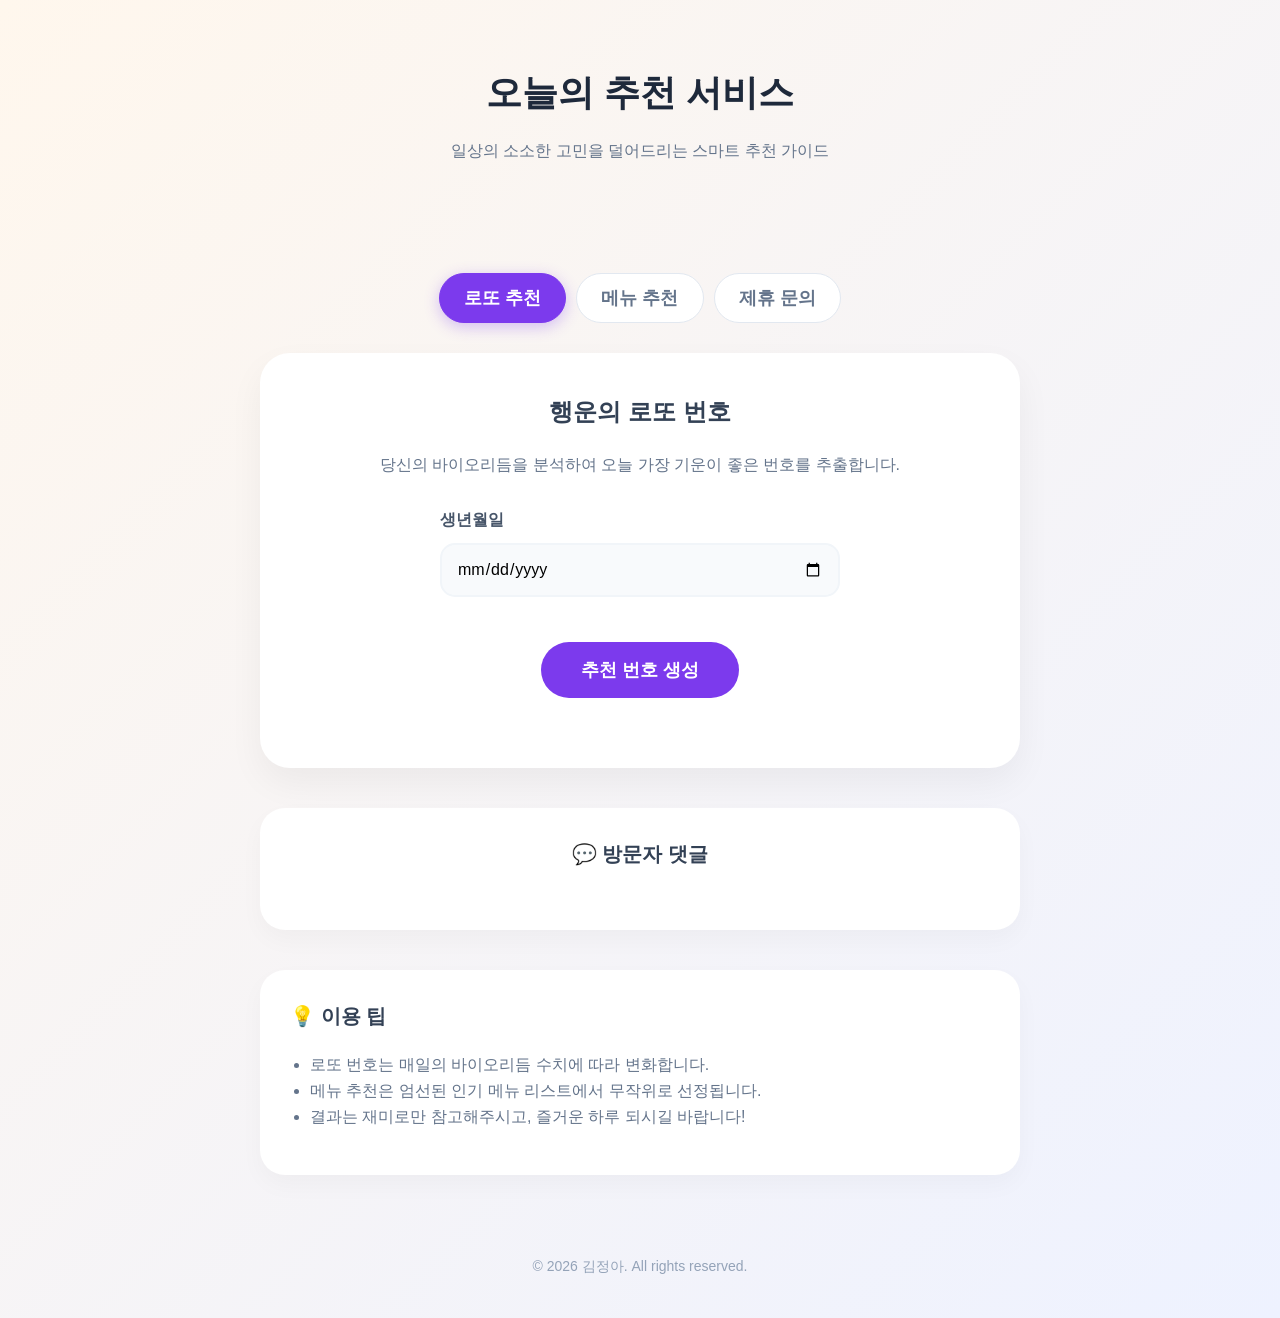
==== index.html @ 98ccbcc7 "Trigger deployment update" ====
<!DOCTYPE html>
<html lang="ko">
<head>
  <meta charset="UTF-8" />
  <meta name="viewport" content="width=device-width, initial-scale=1.0" />

  <title>오늘의 추천 서비스 | 로또, 메뉴, 제휴 문의</title>

  <meta name="description" content="생년월일 기반 바이오리듬 로또 번호와 오늘의 아침, 점심, 저녁 메뉴를 추천해주는 무료 서비스입니다." />
  <meta name="keywords" content="바이오리듬, 로또번호 추천, 메뉴 추천, 식단 추천, 제휴 문의, 무료 추천기" />
  <meta name="author" content="김정아" />
  <meta name="robots" content="index, follow" />

  <meta property="og:title" content="오늘의 추천 서비스" />
  <meta property="og:description" content="나에게 맞는 로또 번호와 맛있는 식사 메뉴를 추천받아보세요." />
  <meta property="og:type" content="website" />
  <meta property="og:locale" content="ko_KR" />

  <style>
    * {
      box-sizing: border-box;
    }

    body {
      margin: 0;
      font-family: 'Apple SD Gothic Neo', 'Malgun Gothic', sans-serif;
      background: linear-gradient(135deg, #fff7ed, #eef2ff);
      color: #222;
      line-height: 1.6;
    }

    header, main, section, footer {
      width: 100%;
    }

    .container {
      max-width: 800px;
      margin: 0 auto;
      padding: 40px 20px;
      text-align: center;
    }

    /* Navigation Tabs */
    .tabs {
      display: flex;
      justify-content: center;
      margin-bottom: 30px;
      gap: 10px;
      flex-wrap: wrap;
    }

    .tab-btn {
      padding: 12px 24px;
      background: #ffffff;
      border: 1px solid #e2e8f0;
      border-radius: 50px;
      font-weight: bold;
      cursor: pointer;
      transition: all 0.3s;
      color: #64748b;
    }

    .tab-btn.active {
      background: #7c3aed;
      color: white;
      border-color: #7c3aed;
      box-shadow: 0 4px 15px rgba(124, 58, 237, 0.3);
    }

    .card {
      background: #ffffff;
      padding: 40px 24px;
      border-radius: 30px;
      box-shadow: 0 15px 35px rgba(0,0,0,0.05);
      display: none;
    }

    .card.active {
      display: block;
      animation: fadeIn 0.5s ease;
    }

    @keyframes fadeIn {
      from { opacity: 0; transform: translateY(10px); }
      to { opacity: 1; transform: translateY(0); }
    }

    h1 {
      color: #1e293b;
      font-size: 36px;
      margin-bottom: 10px;
      font-weight: 800;
    }

    h2 {
      font-size: 24px;
      color: #334155;
      margin-top: 0;
      margin-bottom: 20px;
    }

    p {
      color: #64748b;
      font-size: 16px;
      margin-bottom: 30px;
    }

    label {
      display: block;
      margin-bottom: 10px;
      font-weight: bold;
      color: #475569;
      text-align: left;
      max-width: 400px;
      margin-left: auto;
      margin-right: auto;
    }

    input, textarea {
      padding: 15px;
      width: 100%;
      max-width: 400px;
      border: 2px solid #f1f5f9;
      border-radius: 15px;
      font-size: 16px;
      margin-bottom: 20px;
      background: #f8fafc;
      transition: border-color 0.2s;
      display: block;
      margin-left: auto;
      margin-right: auto;
      font-family: inherit;
    }

    input:focus, textarea:focus {
      outline: none;
      border-color: #c4b5fd;
    }

    button {
      padding: 16px 40px;
      background: #7c3aed;
      color: white;
      border: none;
      border-radius: 50px;
      font-size: 18px;
      font-weight: bold;
      cursor: pointer;
      transition: all 0.3s;
    }

    button:hover {
      background: #6d28d9;
      transform: translateY(-2px);
      box-shadow: 0 5px 15px rgba(109, 40, 217, 0.4);
    }

    .info {
      margin-top: 30px;
      padding: 20px;
      background: #f5f3ff;
      border-radius: 20px;
      color: #5b21b6;
    }

    .result {
      margin-top: 30px;
    }

    .lotto-set {
      background: #f8fafc;
      border-radius: 25px;
      padding: 25px;
      margin: 20px 0;
      border: 1px solid #f1f5f9;
    }

    .ball {
      display: inline-flex;
      justify-content: center;
      align-items: center;
      width: 45px;
      height: 45px;
      border-radius: 50%;
      background: #facc15;
      color: #1e293b;
      font-weight: 800;
      margin: 5px;
      box-shadow: 0 4px 0 #eab308;
    }

    .bonus {
      background: #fb7185;
      color: white;
      box-shadow: 0 4px 0 #e11d48;
    }

    .plus {
      font-size: 24px;
      font-weight: bold;
      color: #94a3b8;
      margin: 0 10px;
    }

    /* Meal Section Styles */
    .meal-options {
      display: flex;
      flex-wrap: wrap;
      justify-content: center;
      gap: 20px;
      margin-top: 30px;
    }

    .meal-card {
      background: #ffffff;
      border: 1px solid #f1f5f9;
      border-radius: 25px;
      overflow: hidden;
      width: 230px;
      text-align: center;
      transition: all 0.4s cubic-bezier(0.175, 0.885, 0.32, 1.275);
      box-shadow: 0 10px 25px rgba(0,0,0,0.05);
    }

    .meal-card:hover {
      transform: translateY(-10px);
      box-shadow: 0 20px 40px rgba(0,0,0,0.1);
    }

    .meal-img {
      width: 100%;
      height: 160px;
      object-fit: cover;
      background: #f1f5f9;
    }

    .meal-info {
      padding: 20px;
    }

    .meal-type {
      font-size: 13px;
      color: #db2777;
      font-weight: bold;
      margin-bottom: 8px;
      background: #fdf2f8;
      display: inline-block;
      padding: 4px 12px;
      border-radius: 20px;
    }

    .meal-name {
      font-size: 20px;
      font-weight: bold;
      color: #1e293b;
      margin-top: 5px;
    }

    .guide {
      margin-top: 40px;
      text-align: left;
      background: #ffffff;
      padding: 30px;
      border-radius: 25px;
      box-shadow: 0 10px 25px rgba(0,0,0,0.03);
    }

    footer {
      margin-top: 40px;
      font-size: 14px;
      color: #94a3b8;
    }
  </style>
</head>

<body>
  <header class="container">
    <h1>오늘의 추천 서비스</h1>
    <p>일상의 소소한 고민을 덜어드리는 스마트 추천 가이드</p>
  </header>

  <main class="container">
    <nav class="tabs">
      <button class="tab-btn active" onclick="switchTab('lotto')">로또 추천</button>
      <button class="tab-btn" onclick="switchTab('meal')">메뉴 추천</button>
      <button class="tab-btn" onclick="switchTab('contact')">제휴 문의</button>
    </nav>

    <!-- Lotto Section -->
    <section id="lotto-section" class="card active">
      <h2>행운의 로또 번호</h2>
      <p>당신의 바이오리듬을 분석하여 오늘 가장 기운이 좋은 번호를 추출합니다.</p>

      <label for="birthDate">생년월일</label>
      <input type="date" id="birthDate" />
      <br />
      <button type="button" onclick="generateLotto()">추천 번호 생성</button>

      <div class="info" id="biorhythmInfo" style="display:none;"></div>
      <div class="result" id="result"></div>
    </section>

    <!-- Meal Section -->
    <section id="meal-section" class="card">
      <h2>오늘의 식단 가이드</h2>
      <p>오늘 무엇을 먹을지 고민이라면? 당신을 위한 최적의 메뉴를 확인하세요.</p>
      
      <button type="button" onclick="generateMeals()">메뉴 랜덤 추천</button>

      <div class="meal-options" id="mealResult"></div>
    </section>

    <!-- Contact Section -->
    <section id="contact-section" class="card">
      <h2>제휴 및 서비스 문의</h2>
      <p>비즈니스 제휴나 서비스 관련 문의사항을 남겨주세요.</p>
      
      <form action="https://formspree.io/f/mgoqzqak" method="POST" style="margin-top: 20px;">
        <label for="email">이메일 주소</label>
        <input type="email" id="email" name="email" placeholder="example@email.com" required>
        
        <label for="message">문의 내용</label>
        <textarea id="message" name="message" rows="5" placeholder="문의하실 내용을 입력해주세요." required></textarea>
        
        <button type="submit">문의 보내기</button>
      </form>
    </section>

    <!-- Disqus Comments Section -->
    <section class="guide" style="margin-top: 40px; background: #fff; box-shadow: 0 10px 25px rgba(0,0,0,0.03);">
      <h2 style="font-size: 20px; text-align: center; margin-bottom: 30px;">💬 방문자 댓글</h2>
      <div id="disqus_thread"></div>
      <script>
          /**
          *  RECOMMENDED CONFIGURATION VARIABLES: EDIT AND UNCOMMENT THE SECTION BELOW TO INSERT DYNAMIC VALUES FROM YOUR PLATFORM OR CMS.
          *  LEARN WHY DEFINING THESE VARIABLES IS IMPORTANT: https://disqus.com/admin/universalcode/#configuration-variables    */
          /*
          var disqus_config = function () {
          this.page.url = window.location.href;  // Replace PAGE_URL with your page's canonical URL variable
          this.page.identifier = window.location.pathname; // Replace PAGE_IDENTIFIER with your page's unique identifier variable
          };
          */
          (function() { // DON'T EDIT BELOW THIS LINE
          var d = document, s = d.createElement('script');
          s.src = 'https://kja0524.disqus.com/embed.js';
          s.setAttribute('data-timestamp', +new Date());
          (d.head || d.body).appendChild(s);
          })();
      </script>
      <noscript>Please enable JavaScript to view the <a href="https://disqus.com/?ref_noscript">comments powered by Disqus.</a></noscript>
    </section>

    <section class="guide">
      <h2 style="font-size: 20px;">💡 이용 팁</h2>
      <ul style="color: #64748b; padding-left: 20px;">
        <li>로또 번호는 매일의 바이오리듬 수치에 따라 변화합니다.</li>
        <li>메뉴 추천은 엄선된 인기 메뉴 리스트에서 무작위로 선정됩니다.</li>
        <li>결과는 재미로만 참고해주시고, 즐거운 하루 되시길 바랍니다!</li>
      </ul>
    </section>
  </main>

  <footer class="container">
    © 2026 김정아. All rights reserved.
  </footer>

  <script>
    function switchTab(tabName) {
      document.querySelectorAll('.card').forEach(c => c.classList.remove('active'));
      document.querySelectorAll('.tab-btn').forEach(b => b.classList.remove('active'));
      
      document.getElementById(tabName + '-section').classList.add('active');
      event.currentTarget.classList.add('active');
    }

    function generateLotto() {
      const birthDateValue = document.getElementById("birthDate").value;
      if (!birthDateValue) { alert("생년월일을 입력해주세요."); return; }
      
      const birthDate = new Date(birthDateValue);
      const today = new Date();
      if (birthDate > today) { alert("미래 날짜는 입력할 수 없습니다."); return; }

      const diffTime = today - birthDate;
      const daysAlive = Math.floor(diffTime / (1000 * 60 * 60 * 24));
      const physical = Math.sin((2 * Math.PI * daysAlive) / 23);
      const emotional = Math.sin((2 * Math.PI * daysAlive) / 28);
      const intellectual = Math.sin((2 * Math.PI * daysAlive) / 33);

      const infoBox = document.getElementById("biorhythmInfo");
      infoBox.style.display = "block";
      infoBox.innerHTML = `
        <strong>📊 오늘의 바이오리듬 지수</strong><br>
        신체: ${Math.round(physical * 100)}% | 감성: ${Math.round(emotional * 100)}% | 지성: ${Math.round(intellectual * 100)}%
      `;

      const resultDiv = document.getElementById("result");
      resultDiv.innerHTML = "";
      for (let i = 1; i <= 5; i++) {
        const numbers = [];
        let seed = daysAlive + i * 999;
        while (numbers.length < 6) {
          seed = (seed * 9301 + 49297) % 233280;
          const n = Math.floor((seed / 233280) * 45) + 1;
          if (!numbers.includes(n)) numbers.push(n);
        }
        numbers.sort((a, b) => a - b);
        
        let bonus;
        let bSeed = daysAlive + i * 777;
        do {
          bSeed = (bSeed * 9301 + 49297) % 233280;
          bonus = Math.floor((bSeed / 233280) * 45) + 1;
        } while (numbers.includes(bonus));

        resultDiv.innerHTML += `
          <div class="lotto-set">
            <h3 style="font-size: 18px; margin-bottom: 15px;">추천 ${i}세트</h3>
            ${numbers.map(n => `<span class="ball">${n}</span>`).join('')}
            <span class="plus">+</span>
            <span class="ball bonus">${bonus}</span>
          </div>
        `;
      }
    }

    const meals = {
      breakfast: ["전복죽", "토스트", "시리얼", "오므라이스", "샌드위치", "미역국", "순두부찌개", "누룽지", "과일 샐러드"],
      lunch: ["김치찌개", "된장찌개", "비빔밥", "돈가스", "제육볶음", "파스타", "짜장면", "짬뽕", "햄버거", "샐러드", "냉면", "칼국수", "쌀국수"],
      dinner: ["삼겹살", "치킨", "피자", "초밥", "보쌈", "떡볶이", "갈비찜", "마라탕", "족발", "샤브샤브", "감자탕", "스테이크", "회"]
    };

    const mealTags = {
      "전복죽": "porridge", "토스트": "toast", "시리얼": "cereal", "오므라이스": "omurice", 
      "샌드위치": "sandwich", "미역국": "soup", "순두부찌개": "stew", "누룽지": "rice", "과일 샐러드": "salad",
      "김치찌개": "kimchi,stew", "된장찌개": "stew", "비빔밥": "bibimbap", "돈가스": "cutlet", 
      "제육볶음": "pork", "파스타": "pasta", "짜장면": "noodle", "짬뽕": "noodle", 
      "햄버거": "hamburger", "샐러드": "salad", "냉면": "noodle", "칼국수": "noodle", "쌀국수": "pho",
      "삼겹살": "pork,belly", "치킨": "chicken", "피자": "pizza", "초밥": "sushi", 
      "보쌈": "pork", "떡볶이": "tteokbokki", "갈비찜": "ribs", "마라탕": "chinese,food", 
      "족발": "pork", "샤브샤브": "hotpot", "감자탕": "stew", "스테이크": "steak", "회": "sashimi"
    };

    function generateMeals() {
      const res = document.getElementById("mealResult");
      res.innerHTML = "";
      const labels = { breakfast: "아침", lunch: "점심", dinner: "저녁" };
      
      ["breakfast", "lunch", "dinner"].forEach((type, idx) => {
        const list = meals[type];
        const pick = list[Math.floor(Math.random() * list.length)];
        const tag = mealTags[pick] || "food";
        const imgUrl = `https://loremflickr.com/320/240/${tag}?random=${idx + Date.now()}`;
        
        res.innerHTML += `
          <div class="meal-card">
            <img src="${imgUrl}" alt="${pick}" class="meal-img">
            <div class="meal-info">
              <div class="meal-type">${labels[type]}</div>
              <div class="meal-name">${pick}</div>
            </div>
          </div>
        `;
      });
    }
  </script>
</body>
</html><!-- Deployment Trigger -->
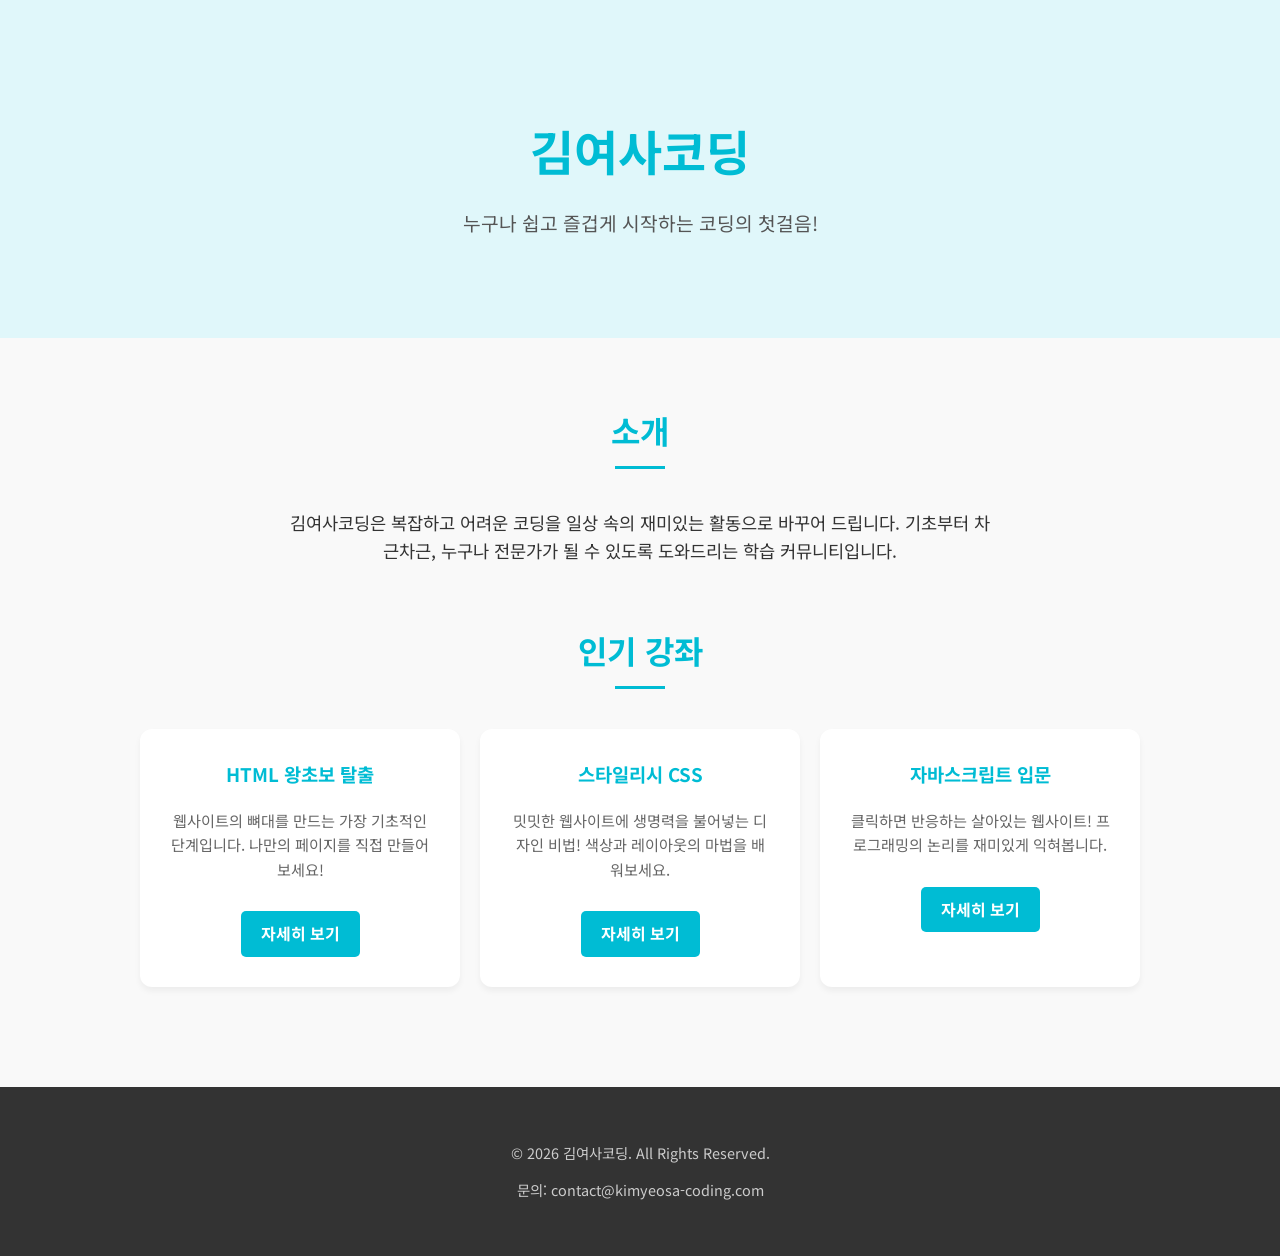
==== commit 1ea5fce4: "Update: Integrate Kim Yeo-sa Coding homepage into kja0524 repository" ====
--- a/index.html
+++ b/index.html
@@ -1,468 +1,56 @@
 <!DOCTYPE html>
 <html lang="ko">
 <head>
-  <meta charset="UTF-8" />
-  <meta name="viewport" content="width=device-width, initial-scale=1.0" />
+    <meta charset="UTF-8">
+    <meta name="viewport" content="width=device-width, initial-scale=1.0">
+    <title>김여사코딩 - 쉽고 즐거운 코딩 학습</title>
+    <link rel="preconnect" href="https://fonts.googleapis.com">
+    <link rel="preconnect" href="https://fonts.gstatic.com" crossorigin>
+    <link href="https://fonts.googleapis.com/css2?family=Noto+Sans+KR:wght@300;400;700&display=swap" rel="stylesheet">
+    <link rel="stylesheet" href="style.css">
+</head>
+<body>
 
-  <title>오늘의 추천 서비스 | 로또, 메뉴, 제휴 문의</title>
+    <header>
+        <h1>김여사코딩</h1>
+        <p>누구나 쉽고 즐겁게 시작하는 코딩의 첫걸음!</p>
+    </header>
 
-  <meta name="description" content="생년월일 기반 바이오리듬 로또 번호와 오늘의 아침, 점심, 저녁 메뉴를 추천해주는 무료 서비스입니다." />
-  <meta name="keywords" content="바이오리듬, 로또번호 추천, 메뉴 추천, 식단 추천, 제휴 문의, 무료 추천기" />
-  <meta name="author" content="김정아" />
-  <meta name="robots" content="index, follow" />
+    <div class="container">
+        <section id="about">
+            <h2>소개</h2>
+            <div class="about-content">
+                <p>김여사코딩은 복잡하고 어려운 코딩을 일상 속의 재미있는 활동으로 바꾸어 드립니다. 기초부터 차근차근, 누구나 전문가가 될 수 있도록 도와드리는 학습 커뮤니티입니다.</p>
+            </div>
+        </section>
 
-  <meta property="og:title" content="오늘의 추천 서비스" />
-  <meta property="og:description" content="나에게 맞는 로또 번호와 맛있는 식사 메뉴를 추천받아보세요." />
-  <meta property="og:type" content="website" />
-  <meta property="og:locale" content="ko_KR" />
+        <section id="courses">
+            <h2>인기 강좌</h2>
+            <div class="course-grid">
+                <div class="card">
+                    <h3>HTML 왕초보 탈출</h3>
+                    <p>웹사이트의 뼈대를 만드는 가장 기초적인 단계입니다. 나만의 페이지를 직접 만들어보세요!</p>
+                    <a href="#" class="btn">자세히 보기</a>
+                </div>
+                <div class="card">
+                    <h3>스타일리시 CSS</h3>
+                    <p>밋밋한 웹사이트에 생명력을 불어넣는 디자인 비법! 색상과 레이아웃의 마법을 배워보세요.</p>
+                    <a href="#" class="btn">자세히 보기</a>
+                </div>
+                <div class="card">
+                    <h3>자바스크립트 입문</h3>
+                    <p>클릭하면 반응하는 살아있는 웹사이트! 프로그래밍의 논리를 재미있게 익혀봅니다.</p>
+                    <a href="#" class="btn">자세히 보기</a>
+                </div>
+            </div>
+        </section>
+    </div>
 
-  <style>
-    * {
-      box-sizing: border-box;
-    }
+    <footer>
+        <p>&copy; 2026 김여사코딩. All Rights Reserved.</p>
+        <p>문의: contact@kimyeosa-coding.com</p>
+    </footer>
 
-    body {
-      margin: 0;
-      font-family: 'Apple SD Gothic Neo', 'Malgun Gothic', sans-serif;
-      background: linear-gradient(135deg, #fff7ed, #eef2ff);
-      color: #222;
-      line-height: 1.6;
-    }
-
-    header, main, section, footer {
-      width: 100%;
-    }
-
-    .container {
-      max-width: 800px;
-      margin: 0 auto;
-      padding: 40px 20px;
-      text-align: center;
-    }
-
-    /* Navigation Tabs */
-    .tabs {
-      display: flex;
-      justify-content: center;
-      margin-bottom: 30px;
-      gap: 10px;
-      flex-wrap: wrap;
-    }
-
-    .tab-btn {
-      padding: 12px 24px;
-      background: #ffffff;
-      border: 1px solid #e2e8f0;
-      border-radius: 50px;
-      font-weight: bold;
-      cursor: pointer;
-      transition: all 0.3s;
-      color: #64748b;
-    }
-
-    .tab-btn.active {
-      background: #7c3aed;
-      color: white;
-      border-color: #7c3aed;
-      box-shadow: 0 4px 15px rgba(124, 58, 237, 0.3);
-    }
-
-    .card {
-      background: #ffffff;
-      padding: 40px 24px;
-      border-radius: 30px;
-      box-shadow: 0 15px 35px rgba(0,0,0,0.05);
-      display: none;
-    }
-
-    .card.active {
-      display: block;
-      animation: fadeIn 0.5s ease;
-    }
-
-    @keyframes fadeIn {
-      from { opacity: 0; transform: translateY(10px); }
-      to { opacity: 1; transform: translateY(0); }
-    }
-
-    h1 {
-      color: #1e293b;
-      font-size: 36px;
-      margin-bottom: 10px;
-      font-weight: 800;
-    }
-
-    h2 {
-      font-size: 24px;
-      color: #334155;
-      margin-top: 0;
-      margin-bottom: 20px;
-    }
-
-    p {
-      color: #64748b;
-      font-size: 16px;
-      margin-bottom: 30px;
-    }
-
-    label {
-      display: block;
-      margin-bottom: 10px;
-      font-weight: bold;
-      color: #475569;
-      text-align: left;
-      max-width: 400px;
-      margin-left: auto;
-      margin-right: auto;
-    }
-
-    input, textarea {
-      padding: 15px;
-      width: 100%;
-      max-width: 400px;
-      border: 2px solid #f1f5f9;
-      border-radius: 15px;
-      font-size: 16px;
-      margin-bottom: 20px;
-      background: #f8fafc;
-      transition: border-color 0.2s;
-      display: block;
-      margin-left: auto;
-      margin-right: auto;
-      font-family: inherit;
-    }
-
-    input:focus, textarea:focus {
-      outline: none;
-      border-color: #c4b5fd;
-    }
-
-    button {
-      padding: 16px 40px;
-      background: #7c3aed;
-      color: white;
-      border: none;
-      border-radius: 50px;
-      font-size: 18px;
-      font-weight: bold;
-      cursor: pointer;
-      transition: all 0.3s;
-    }
-
-    button:hover {
-      background: #6d28d9;
-      transform: translateY(-2px);
-      box-shadow: 0 5px 15px rgba(109, 40, 217, 0.4);
-    }
-
-    .info {
-      margin-top: 30px;
-      padding: 20px;
-      background: #f5f3ff;
-      border-radius: 20px;
-      color: #5b21b6;
-    }
-
-    .result {
-      margin-top: 30px;
-    }
-
-    .lotto-set {
-      background: #f8fafc;
-      border-radius: 25px;
-      padding: 25px;
-      margin: 20px 0;
-      border: 1px solid #f1f5f9;
-    }
-
-    .ball {
-      display: inline-flex;
-      justify-content: center;
-      align-items: center;
-      width: 45px;
-      height: 45px;
-      border-radius: 50%;
-      background: #facc15;
-      color: #1e293b;
-      font-weight: 800;
-      margin: 5px;
-      box-shadow: 0 4px 0 #eab308;
-    }
-
-    .bonus {
-      background: #fb7185;
-      color: white;
-      box-shadow: 0 4px 0 #e11d48;
-    }
-
-    .plus {
-      font-size: 24px;
-      font-weight: bold;
-      color: #94a3b8;
-      margin: 0 10px;
-    }
-
-    /* Meal Section Styles */
-    .meal-options {
-      display: flex;
-      flex-wrap: wrap;
-      justify-content: center;
-      gap: 20px;
-      margin-top: 30px;
-    }
-
-    .meal-card {
-      background: #ffffff;
-      border: 1px solid #f1f5f9;
-      border-radius: 25px;
-      overflow: hidden;
-      width: 230px;
-      text-align: center;
-      transition: all 0.4s cubic-bezier(0.175, 0.885, 0.32, 1.275);
-      box-shadow: 0 10px 25px rgba(0,0,0,0.05);
-    }
-
-    .meal-card:hover {
-      transform: translateY(-10px);
-      box-shadow: 0 20px 40px rgba(0,0,0,0.1);
-    }
-
-    .meal-img {
-      width: 100%;
-      height: 160px;
-      object-fit: cover;
-      background: #f1f5f9;
-    }
-
-    .meal-info {
-      padding: 20px;
-    }
-
-    .meal-type {
-      font-size: 13px;
-      color: #db2777;
-      font-weight: bold;
-      margin-bottom: 8px;
-      background: #fdf2f8;
-      display: inline-block;
-      padding: 4px 12px;
-      border-radius: 20px;
-    }
-
-    .meal-name {
-      font-size: 20px;
-      font-weight: bold;
-      color: #1e293b;
-      margin-top: 5px;
-    }
-
-    .guide {
-      margin-top: 40px;
-      text-align: left;
-      background: #ffffff;
-      padding: 30px;
-      border-radius: 25px;
-      box-shadow: 0 10px 25px rgba(0,0,0,0.03);
-    }
-
-    footer {
-      margin-top: 40px;
-      font-size: 14px;
-      color: #94a3b8;
-    }
-  </style>
-</head>
-
-<body>
-  <header class="container">
-    <h1>오늘의 추천 서비스</h1>
-    <p>일상의 소소한 고민을 덜어드리는 스마트 추천 가이드</p>
-  </header>
-
-  <main class="container">
-    <nav class="tabs">
-      <button class="tab-btn active" onclick="switchTab('lotto')">로또 추천</button>
-      <button class="tab-btn" onclick="switchTab('meal')">메뉴 추천</button>
-      <button class="tab-btn" onclick="switchTab('contact')">제휴 문의</button>
-    </nav>
-
-    <!-- Lotto Section -->
-    <section id="lotto-section" class="card active">
-      <h2>행운의 로또 번호</h2>
-      <p>당신의 바이오리듬을 분석하여 오늘 가장 기운이 좋은 번호를 추출합니다.</p>
-
-      <label for="birthDate">생년월일</label>
-      <input type="date" id="birthDate" />
-      <br />
-      <button type="button" onclick="generateLotto()">추천 번호 생성</button>
-
-      <div class="info" id="biorhythmInfo" style="display:none;"></div>
-      <div class="result" id="result"></div>
-    </section>
-
-    <!-- Meal Section -->
-    <section id="meal-section" class="card">
-      <h2>오늘의 식단 가이드</h2>
-      <p>오늘 무엇을 먹을지 고민이라면? 당신을 위한 최적의 메뉴를 확인하세요.</p>
-      
-      <button type="button" onclick="generateMeals()">메뉴 랜덤 추천</button>
-
-      <div class="meal-options" id="mealResult"></div>
-    </section>
-
-    <!-- Contact Section -->
-    <section id="contact-section" class="card">
-      <h2>제휴 및 서비스 문의</h2>
-      <p>비즈니스 제휴나 서비스 관련 문의사항을 남겨주세요.</p>
-      
-      <form action="https://formspree.io/f/mgoqzqak" method="POST" style="margin-top: 20px;">
-        <label for="email">이메일 주소</label>
-        <input type="email" id="email" name="email" placeholder="example@email.com" required>
-        
-        <label for="message">문의 내용</label>
-        <textarea id="message" name="message" rows="5" placeholder="문의하실 내용을 입력해주세요." required></textarea>
-        
-        <button type="submit">문의 보내기</button>
-      </form>
-    </section>
-
-    <!-- Disqus Comments Section -->
-    <section class="guide" style="margin-top: 40px; background: #fff; box-shadow: 0 10px 25px rgba(0,0,0,0.03);">
-      <h2 style="font-size: 20px; text-align: center; margin-bottom: 30px;">💬 방문자 댓글</h2>
-      <div id="disqus_thread"></div>
-      <script>
-          /**
-          *  RECOMMENDED CONFIGURATION VARIABLES: EDIT AND UNCOMMENT THE SECTION BELOW TO INSERT DYNAMIC VALUES FROM YOUR PLATFORM OR CMS.
-          *  LEARN WHY DEFINING THESE VARIABLES IS IMPORTANT: https://disqus.com/admin/universalcode/#configuration-variables    */
-          /*
-          var disqus_config = function () {
-          this.page.url = window.location.href;  // Replace PAGE_URL with your page's canonical URL variable
-          this.page.identifier = window.location.pathname; // Replace PAGE_IDENTIFIER with your page's unique identifier variable
-          };
-          */
-          (function() { // DON'T EDIT BELOW THIS LINE
-          var d = document, s = d.createElement('script');
-          s.src = 'https://kja0524.disqus.com/embed.js';
-          s.setAttribute('data-timestamp', +new Date());
-          (d.head || d.body).appendChild(s);
-          })();
-      </script>
-      <noscript>Please enable JavaScript to view the <a href="https://disqus.com/?ref_noscript">comments powered by Disqus.</a></noscript>
-    </section>
-
-    <section class="guide">
-      <h2 style="font-size: 20px;">💡 이용 팁</h2>
-      <ul style="color: #64748b; padding-left: 20px;">
-        <li>로또 번호는 매일의 바이오리듬 수치에 따라 변화합니다.</li>
-        <li>메뉴 추천은 엄선된 인기 메뉴 리스트에서 무작위로 선정됩니다.</li>
-        <li>결과는 재미로만 참고해주시고, 즐거운 하루 되시길 바랍니다!</li>
-      </ul>
-    </section>
-  </main>
-
-  <footer class="container">
-    © 2026 김정아. All rights reserved.
-  </footer>
-
-  <script>
-    function switchTab(tabName) {
-      document.querySelectorAll('.card').forEach(c => c.classList.remove('active'));
-      document.querySelectorAll('.tab-btn').forEach(b => b.classList.remove('active'));
-      
-      document.getElementById(tabName + '-section').classList.add('active');
-      event.currentTarget.classList.add('active');
-    }
-
-    function generateLotto() {
-      const birthDateValue = document.getElementById("birthDate").value;
-      if (!birthDateValue) { alert("생년월일을 입력해주세요."); return; }
-      
-      const birthDate = new Date(birthDateValue);
-      const today = new Date();
-      if (birthDate > today) { alert("미래 날짜는 입력할 수 없습니다."); return; }
-
-      const diffTime = today - birthDate;
-      const daysAlive = Math.floor(diffTime / (1000 * 60 * 60 * 24));
-      const physical = Math.sin((2 * Math.PI * daysAlive) / 23);
-      const emotional = Math.sin((2 * Math.PI * daysAlive) / 28);
-      const intellectual = Math.sin((2 * Math.PI * daysAlive) / 33);
-
-      const infoBox = document.getElementById("biorhythmInfo");
-      infoBox.style.display = "block";
-      infoBox.innerHTML = `
-        <strong>📊 오늘의 바이오리듬 지수</strong><br>
-        신체: ${Math.round(physical * 100)}% | 감성: ${Math.round(emotional * 100)}% | 지성: ${Math.round(intellectual * 100)}%
-      `;
-
-      const resultDiv = document.getElementById("result");
-      resultDiv.innerHTML = "";
-      for (let i = 1; i <= 5; i++) {
-        const numbers = [];
-        let seed = daysAlive + i * 999;
-        while (numbers.length < 6) {
-          seed = (seed * 9301 + 49297) % 233280;
-          const n = Math.floor((seed / 233280) * 45) + 1;
-          if (!numbers.includes(n)) numbers.push(n);
-        }
-        numbers.sort((a, b) => a - b);
-        
-        let bonus;
-        let bSeed = daysAlive + i * 777;
-        do {
-          bSeed = (bSeed * 9301 + 49297) % 233280;
-          bonus = Math.floor((bSeed / 233280) * 45) + 1;
-        } while (numbers.includes(bonus));
-
-        resultDiv.innerHTML += `
-          <div class="lotto-set">
-            <h3 style="font-size: 18px; margin-bottom: 15px;">추천 ${i}세트</h3>
-            ${numbers.map(n => `<span class="ball">${n}</span>`).join('')}
-            <span class="plus">+</span>
-            <span class="ball bonus">${bonus}</span>
-          </div>
-        `;
-      }
-    }
-
-    const meals = {
-      breakfast: ["전복죽", "토스트", "시리얼", "오므라이스", "샌드위치", "미역국", "순두부찌개", "누룽지", "과일 샐러드"],
-      lunch: ["김치찌개", "된장찌개", "비빔밥", "돈가스", "제육볶음", "파스타", "짜장면", "짬뽕", "햄버거", "샐러드", "냉면", "칼국수", "쌀국수"],
-      dinner: ["삼겹살", "치킨", "피자", "초밥", "보쌈", "떡볶이", "갈비찜", "마라탕", "족발", "샤브샤브", "감자탕", "스테이크", "회"]
-    };
-
-    const mealTags = {
-      "전복죽": "porridge", "토스트": "toast", "시리얼": "cereal", "오므라이스": "omurice", 
-      "샌드위치": "sandwich", "미역국": "soup", "순두부찌개": "stew", "누룽지": "rice", "과일 샐러드": "salad",
-      "김치찌개": "kimchi,stew", "된장찌개": "stew", "비빔밥": "bibimbap", "돈가스": "cutlet", 
-      "제육볶음": "pork", "파스타": "pasta", "짜장면": "noodle", "짬뽕": "noodle", 
-      "햄버거": "hamburger", "샐러드": "salad", "냉면": "noodle", "칼국수": "noodle", "쌀국수": "pho",
-      "삼겹살": "pork,belly", "치킨": "chicken", "피자": "pizza", "초밥": "sushi", 
-      "보쌈": "pork", "떡볶이": "tteokbokki", "갈비찜": "ribs", "마라탕": "chinese,food", 
-      "족발": "pork", "샤브샤브": "hotpot", "감자탕": "stew", "스테이크": "steak", "회": "sashimi"
-    };
-
-    function generateMeals() {
-      const res = document.getElementById("mealResult");
-      res.innerHTML = "";
-      const labels = { breakfast: "아침", lunch: "점심", dinner: "저녁" };
-      
-      ["breakfast", "lunch", "dinner"].forEach((type, idx) => {
-        const list = meals[type];
-        const pick = list[Math.floor(Math.random() * list.length)];
-        const tag = mealTags[pick] || "food";
-        const imgUrl = `https://loremflickr.com/320/240/${tag}?random=${idx + Date.now()}`;
-        
-        res.innerHTML += `
-          <div class="meal-card">
-            <img src="${imgUrl}" alt="${pick}" class="meal-img">
-            <div class="meal-info">
-              <div class="meal-type">${labels[type]}</div>
-              <div class="meal-name">${pick}</div>
-            </div>
-          </div>
-        `;
-      });
-    }
-  </script>
+    <script src="main.js"></script>
 </body>
-</html><!-- Deployment Trigger -->
+</html>
--- a/style.css
+++ b/style.css
@@ -0,0 +1,120 @@
+:root {
+    --primary-color: #00bcd4;
+    --secondary-color: #e0f7fa;
+    --text-color: #333;
+    --bg-color: #f9f9f9;
+    --white: #ffffff;
+}
+
+body {
+    font-family: 'Noto Sans KR', sans-serif;
+    margin: 0;
+    padding: 0;
+    color: var(--text-color);
+    background-color: var(--bg-color);
+    line-height: 1.6;
+}
+
+header {
+    background-color: var(--secondary-color);
+    padding: 80px 20px;
+    text-align: center;
+}
+
+header h1 {
+    font-size: 3rem;
+    color: var(--primary-color);
+    margin-bottom: 10px;
+}
+
+header p {
+    font-size: 1.2rem;
+    color: #555;
+}
+
+.container {
+    max-width: 1000px;
+    margin: 0 auto;
+    padding: 40px 20px;
+}
+
+section {
+    margin-bottom: 60px;
+}
+
+h2 {
+    text-align: center;
+    font-size: 2rem;
+    margin-bottom: 40px;
+    color: var(--primary-color);
+    position: relative;
+}
+
+h2::after {
+    content: '';
+    display: block;
+    width: 50px;
+    height: 3px;
+    background: var(--primary-color);
+    margin: 10px auto;
+}
+
+.about-content {
+    text-align: center;
+    font-size: 1.1rem;
+    max-width: 700px;
+    margin: 0 auto;
+}
+
+.course-grid {
+    display: grid;
+    grid-template-columns: repeat(auto-fit, minmax(280px, 1fr));
+    gap: 20px;
+}
+
+.card {
+    background: var(--white);
+    padding: 30px;
+    border-radius: 12px;
+    box-shadow: 0 4px 6px rgba(0,0,0,0.05);
+    transition: transform 0.3s ease;
+    text-align: center;
+}
+
+.card:hover {
+    transform: translateY(-5px);
+}
+
+.card h3 {
+    margin-top: 0;
+    color: var(--primary-color);
+}
+
+.card p {
+    font-size: 0.95rem;
+    color: #666;
+}
+
+.btn {
+    display: inline-block;
+    margin-top: 15px;
+    padding: 10px 20px;
+    background-color: var(--primary-color);
+    color: var(--white);
+    text-decoration: none;
+    border-radius: 5px;
+    font-weight: bold;
+}
+
+footer {
+    background-color: #333;
+    color: #ccc;
+    text-align: center;
+    padding: 40px 20px;
+    font-size: 0.9rem;
+}
+
+@media (max-width: 600px) {
+    header h1 { font-size: 2.2rem; }
+    header { padding: 50px 20px; }
+}
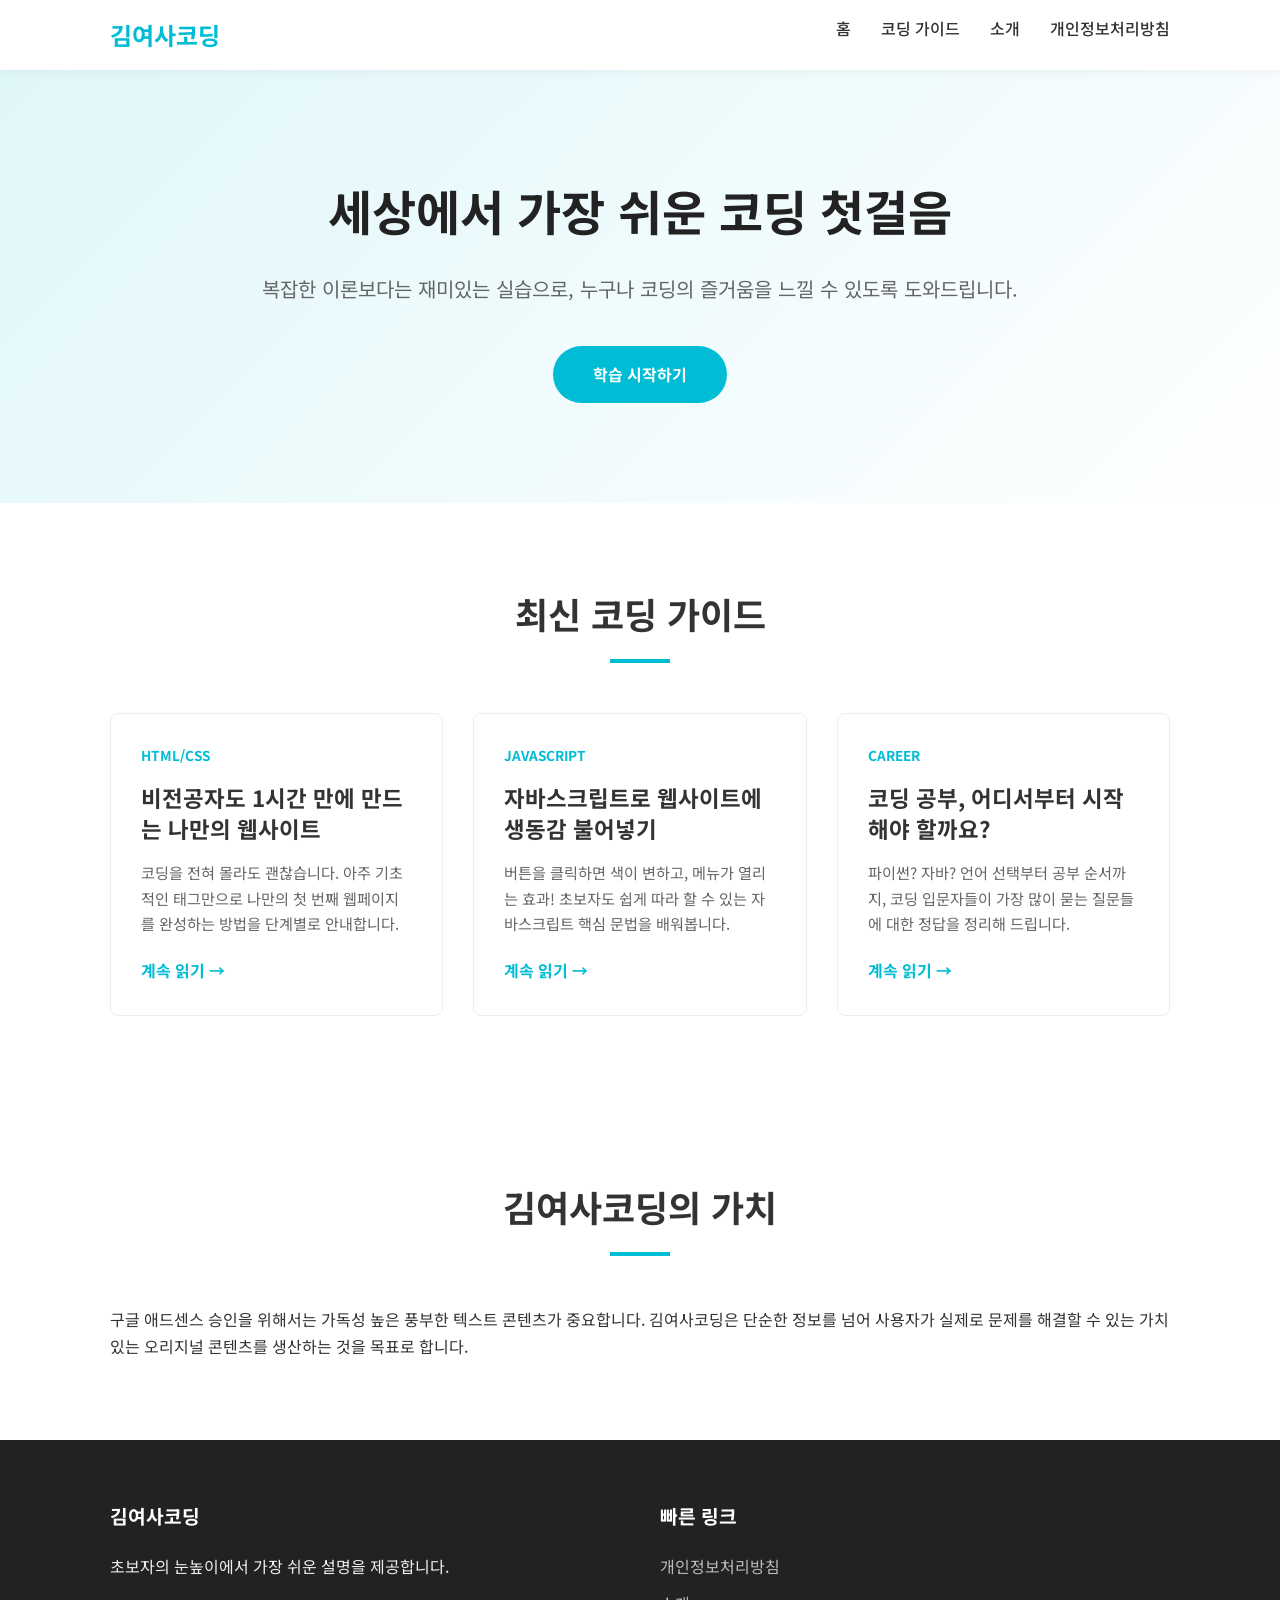
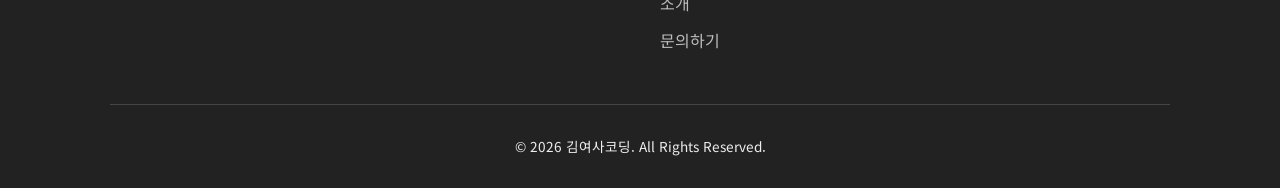
==== commit 888a74fb: "애드센스 최적화 및 필수 페이지 추가" ====
--- a/index.html
+++ b/index.html
@@ -3,52 +3,86 @@
 <head>
     <meta charset="UTF-8">
     <meta name="viewport" content="width=device-width, initial-scale=1.0">
-    <title>김여사코딩 - 쉽고 즐거운 코딩 학습</title>
+    <title>김여사코딩 - 초보자를 위한 즐거운 코딩 학습 가이드</title>
+    <meta name="description" content="코딩 초보자, 비전공자를 위한 쉽고 재미있는 코딩 학습 커뮤니티 김여사코딩입니다. HTML, CSS, 자바스크립트 기초부터 실무 팁까지 제공합니다.">
     <link rel="preconnect" href="https://fonts.googleapis.com">
     <link rel="preconnect" href="https://fonts.gstatic.com" crossorigin>
-    <link href="https://fonts.googleapis.com/css2?family=Noto+Sans+KR:wght@300;400;700&display=swap" rel="stylesheet">
+    <link href="https://fonts.googleapis.com/css2?family=Noto+Sans+KR:wght@300;400;500;700&display=swap" rel="stylesheet">
     <link rel="stylesheet" href="style.css">
 </head>
 <body>
 
-    <header>
-        <h1>김여사코딩</h1>
-        <p>누구나 쉽고 즐겁게 시작하는 코딩의 첫걸음!</p>
+    <nav class="navbar">
+        <div class="nav-container">
+            <a href="index.html" class="nav-logo">김여사코딩</a>
+            <ul class="nav-menu">
+                <li><a href="index.html">홈</a></li>
+                <li><a href="#articles">코딩 가이드</a></li>
+                <li><a href="about.html">소개</a></li>
+                <li><a href="privacy.html">개인정보처리방침</a></li>
+            </ul>
+        </div>
+    </nav>
+
+    <header class="hero">
+        <div class="container">
+            <h1>세상에서 가장 쉬운 코딩 첫걸음</h1>
+            <p>복잡한 이론보다는 재미있는 실습으로, 누구나 코딩의 즐거움을 느낄 수 있도록 도와드립니다.</p>
+            <a href="#articles" class="cta-btn">학습 시작하기</a>
+        </div>
     </header>
 
-    <div class="container">
-        <section id="about">
-            <h2>소개</h2>
-            <div class="about-content">
-                <p>김여사코딩은 복잡하고 어려운 코딩을 일상 속의 재미있는 활동으로 바꾸어 드립니다. 기초부터 차근차근, 누구나 전문가가 될 수 있도록 도와드리는 학습 커뮤니티입니다.</p>
+    <main class="container">
+        <section id="articles" class="section">
+            <h2 class="section-title">최신 코딩 가이드</h2>
+            <div class="article-grid">
+                <article class="article-card">
+                    <div class="article-category">HTML/CSS</div>
+                    <h3>비전공자도 1시간 만에 만드는 나만의 웹사이트</h3>
+                    <p>코딩을 전혀 몰라도 괜찮습니다. 아주 기초적인 태그만으로 나만의 첫 번째 웹페이지를 완성하는 방법을 단계별로 안내합니다.</p>
+                    <a href="#" class="read-more">계속 읽기 &rarr;</a>
+                </article>
+                <article class="article-card">
+                    <div class="article-category">JavaScript</div>
+                    <h3>자바스크립트로 웹사이트에 생동감 불어넣기</h3>
+                    <p>버튼을 클릭하면 색이 변하고, 메뉴가 열리는 효과! 초보자도 쉽게 따라 할 수 있는 자바스크립트 핵심 문법을 배워봅니다.</p>
+                    <a href="#" class="read-more">계속 읽기 &rarr;</a>
+                </article>
+                <article class="article-card">
+                    <div class="article-category">Career</div>
+                    <h3>코딩 공부, 어디서부터 시작해야 할까요?</h3>
+                    <p>파이썬? 자바? 언어 선택부터 공부 순서까지, 코딩 입문자들이 가장 많이 묻는 질문들에 대한 정답을 정리해 드립니다.</p>
+                    <a href="#" class="read-more">계속 읽기 &rarr;</a>
+                </article>
             </div>
         </section>
 
-        <section id="courses">
-            <h2>인기 강좌</h2>
-            <div class="course-grid">
-                <div class="card">
-                    <h3>HTML 왕초보 탈출</h3>
-                    <p>웹사이트의 뼈대를 만드는 가장 기초적인 단계입니다. 나만의 페이지를 직접 만들어보세요!</p>
-                    <a href="#" class="btn">자세히 보기</a>
+        <section class="section about-preview">
+            <h2 class="section-title">김여사코딩의 가치</h2>
+            <p>구글 애드센스 승인을 위해서는 가독성 높은 풍부한 텍스트 콘텐츠가 중요합니다. 김여사코딩은 단순한 정보를 넘어 사용자가 실제로 문제를 해결할 수 있는 가치 있는 오리지널 콘텐츠를 생산하는 것을 목표로 합니다.</p>
+        </section>
+    </main>
+
+    <footer class="footer">
+        <div class="container">
+            <div class="footer-grid">
+                <div>
+                    <h4>김여사코딩</h4>
+                    <p>초보자의 눈높이에서 가장 쉬운 설명을 제공합니다.</p>
                 </div>
-                <div class="card">
-                    <h3>스타일리시 CSS</h3>
-                    <p>밋밋한 웹사이트에 생명력을 불어넣는 디자인 비법! 색상과 레이아웃의 마법을 배워보세요.</p>
-                    <a href="#" class="btn">자세히 보기</a>
-                </div>
-                <div class="card">
-                    <h3>자바스크립트 입문</h3>
-                    <p>클릭하면 반응하는 살아있는 웹사이트! 프로그래밍의 논리를 재미있게 익혀봅니다.</p>
-                    <a href="#" class="btn">자세히 보기</a>
+                <div>
+                    <h4>빠른 링크</h4>
+                    <ul>
+                        <li><a href="privacy.html">개인정보처리방침</a></li>
+                        <li><a href="about.html">소개</a></li>
+                        <li><a href="contact.html">문의하기</a></li>
+                    </ul>
                 </div>
             </div>
-        </section>
-    </div>
-
-    <footer>
-        <p>&copy; 2026 김여사코딩. All Rights Reserved.</p>
-        <p>문의: contact@kimyeosa-coding.com</p>
+            <div class="footer-bottom">
+                <p>&copy; 2026 김여사코딩. All Rights Reserved.</p>
+            </div>
+        </div>
     </footer>
 
     <script src="main.js"></script>
--- a/style.css
+++ b/style.css
@@ -1,120 +1,230 @@
 :root {
     --primary-color: #00bcd4;
-    --secondary-color: #e0f7fa;
+    --primary-dark: #0097a7;
     --text-color: #333;
-    --bg-color: #f9f9f9;
+    --text-muted: #666;
+    --bg-color: #ffffff;
+    --bg-alt: #f4f7f6;
+    --border-color: #eee;
     --white: #ffffff;
+}
+
+* {
+    box-sizing: border-box;
+    margin: 0;
+    padding: 0;
 }
 
 body {
     font-family: 'Noto Sans KR', sans-serif;
-    margin: 0;
-    padding: 0;
+    line-height: 1.7;
     color: var(--text-color);
     background-color: var(--bg-color);
-    line-height: 1.6;
-}
-
-header {
-    background-color: var(--secondary-color);
-    padding: 80px 20px;
+    -webkit-font-smoothing: antialiased;
+}
+
+.container {
+    max-width: 1100px;
+    margin: 0 auto;
+    padding: 0 20px;
+}
+
+/* Navbar */
+.navbar {
+    background: var(--white);
+    height: 70px;
+    display: flex;
+    align-items: center;
+    box-shadow: 0 2px 10px rgba(0,0,0,0.05);
+    position: sticky;
+    top: 0;
+    z-index: 1000;
+}
+
+.nav-container {
+    display: flex;
+    justify-content: space-between;
+    width: 100%;
+    max-width: 1100px;
+    margin: 0 auto;
+    padding: 0 20px;
+}
+
+.nav-logo {
+    font-size: 1.5rem;
+    font-weight: 700;
+    color: var(--primary-color);
+    text-decoration: none;
+}
+
+.nav-menu {
+    display: flex;
+    list-style: none;
+}
+
+.nav-menu li {
+    margin-left: 30px;
+}
+
+.nav-menu a {
+    text-decoration: none;
+    color: var(--text-color);
+    font-weight: 500;
+    transition: color 0.3s;
+}
+
+.nav-menu a:hover {
+    color: var(--primary-color);
+}
+
+/* Hero Section */
+.hero {
+    background: linear-gradient(135deg, #e0f7fa 0%, #ffffff 100%);
+    padding: 100px 0;
     text-align: center;
 }
 
-header h1 {
+.hero h1 {
     font-size: 3rem;
-    color: var(--primary-color);
-    margin-bottom: 10px;
-}
-
-header p {
-    font-size: 1.2rem;
-    color: #555;
-}
-
-.container {
-    max-width: 1000px;
-    margin: 0 auto;
-    padding: 40px 20px;
-}
-
-section {
-    margin-bottom: 60px;
-}
-
-h2 {
+    margin-bottom: 20px;
+    color: #222;
+}
+
+.hero p {
+    font-size: 1.25rem;
+    color: var(--text-muted);
+    max-width: 800px;
+    margin: 0 auto 40px;
+}
+
+.cta-btn {
+    display: inline-block;
+    padding: 15px 40px;
+    background-color: var(--primary-color);
+    color: var(--white);
+    text-decoration: none;
+    border-radius: 30px;
+    font-weight: 700;
+    transition: background 0.3s;
+}
+
+.cta-btn:hover {
+    background-color: var(--primary-dark);
+}
+
+/* Sections */
+.section {
+    padding: 80px 0;
+}
+
+.section-title {
     text-align: center;
-    font-size: 2rem;
-    margin-bottom: 40px;
-    color: var(--primary-color);
+    font-size: 2.25rem;
+    margin-bottom: 50px;
     position: relative;
 }
 
-h2::after {
+.section-title::after {
     content: '';
     display: block;
-    width: 50px;
-    height: 3px;
+    width: 60px;
+    height: 4px;
     background: var(--primary-color);
-    margin: 10px auto;
-}
-
-.about-content {
-    text-align: center;
-    font-size: 1.1rem;
-    max-width: 700px;
-    margin: 0 auto;
-}
-
-.course-grid {
+    margin: 15px auto;
+}
+
+/* Article Grid */
+.article-grid {
     display: grid;
-    grid-template-columns: repeat(auto-fit, minmax(280px, 1fr));
-    gap: 20px;
-}
-
-.card {
+    grid-template-columns: repeat(auto-fit, minmax(300px, 1fr));
+    gap: 30px;
+}
+
+.article-card {
     background: var(--white);
     padding: 30px;
-    border-radius: 12px;
-    box-shadow: 0 4px 6px rgba(0,0,0,0.05);
-    transition: transform 0.3s ease;
+    border: 1px solid var(--border-color);
+    border-radius: 8px;
+    transition: transform 0.3s, box-shadow 0.3s;
+}
+
+.article-card:hover {
+    transform: translateY(-5px);
+    box-shadow: 0 10px 20px rgba(0,0,0,0.05);
+}
+
+.article-category {
+    color: var(--primary-color);
+    font-size: 0.85rem;
+    font-weight: 700;
+    text-transform: uppercase;
+    margin-bottom: 15px;
+}
+
+.article-card h3 {
+    font-size: 1.4rem;
+    margin-bottom: 15px;
+    line-height: 1.4;
+}
+
+.article-card p {
+    color: var(--text-muted);
+    font-size: 0.95rem;
+    margin-bottom: 20px;
+}
+
+.read-more {
+    text-decoration: none;
+    color: var(--primary-color);
+    font-weight: 700;
+}
+
+/* Footer */
+.footer {
+    background: #222;
+    color: #eee;
+    padding: 60px 0 30px;
+}
+
+.footer-grid {
+    display: grid;
+    grid-template-columns: repeat(auto-fit, minmax(200px, 1fr));
+    gap: 40px;
+    margin-bottom: 40px;
+}
+
+.footer h4 {
+    font-size: 1.2rem;
+    margin-bottom: 20px;
+    color: var(--white);
+}
+
+.footer ul {
+    list-style: none;
+}
+
+.footer ul li {
+    margin-bottom: 10px;
+}
+
+.footer a {
+    color: #bbb;
+    text-decoration: none;
+}
+
+.footer a:hover {
+    color: var(--white);
+}
+
+.footer-bottom {
+    border-top: 1px solid #444;
+    padding-top: 30px;
     text-align: center;
-}
-
-.card:hover {
-    transform: translateY(-5px);
-}
-
-.card h3 {
-    margin-top: 0;
-    color: var(--primary-color);
-}
-
-.card p {
-    font-size: 0.95rem;
-    color: #666;
-}
-
-.btn {
-    display: inline-block;
-    margin-top: 15px;
-    padding: 10px 20px;
-    background-color: var(--primary-color);
-    color: var(--white);
-    text-decoration: none;
-    border-radius: 5px;
-    font-weight: bold;
-}
-
-footer {
-    background-color: #333;
-    color: #ccc;
-    text-align: center;
-    padding: 40px 20px;
-    font-size: 0.9rem;
-}
-
-@media (max-width: 600px) {
-    header h1 { font-size: 2.2rem; }
-    header { padding: 50px 20px; }
-}
+    font-size: 0.85rem;
+}
+
+/* Responsive */
+@media (max-width: 768px) {
+    .hero h1 { font-size: 2.25rem; }
+    .nav-menu { display: none; } /* Mobile menu simplified for now */
+}
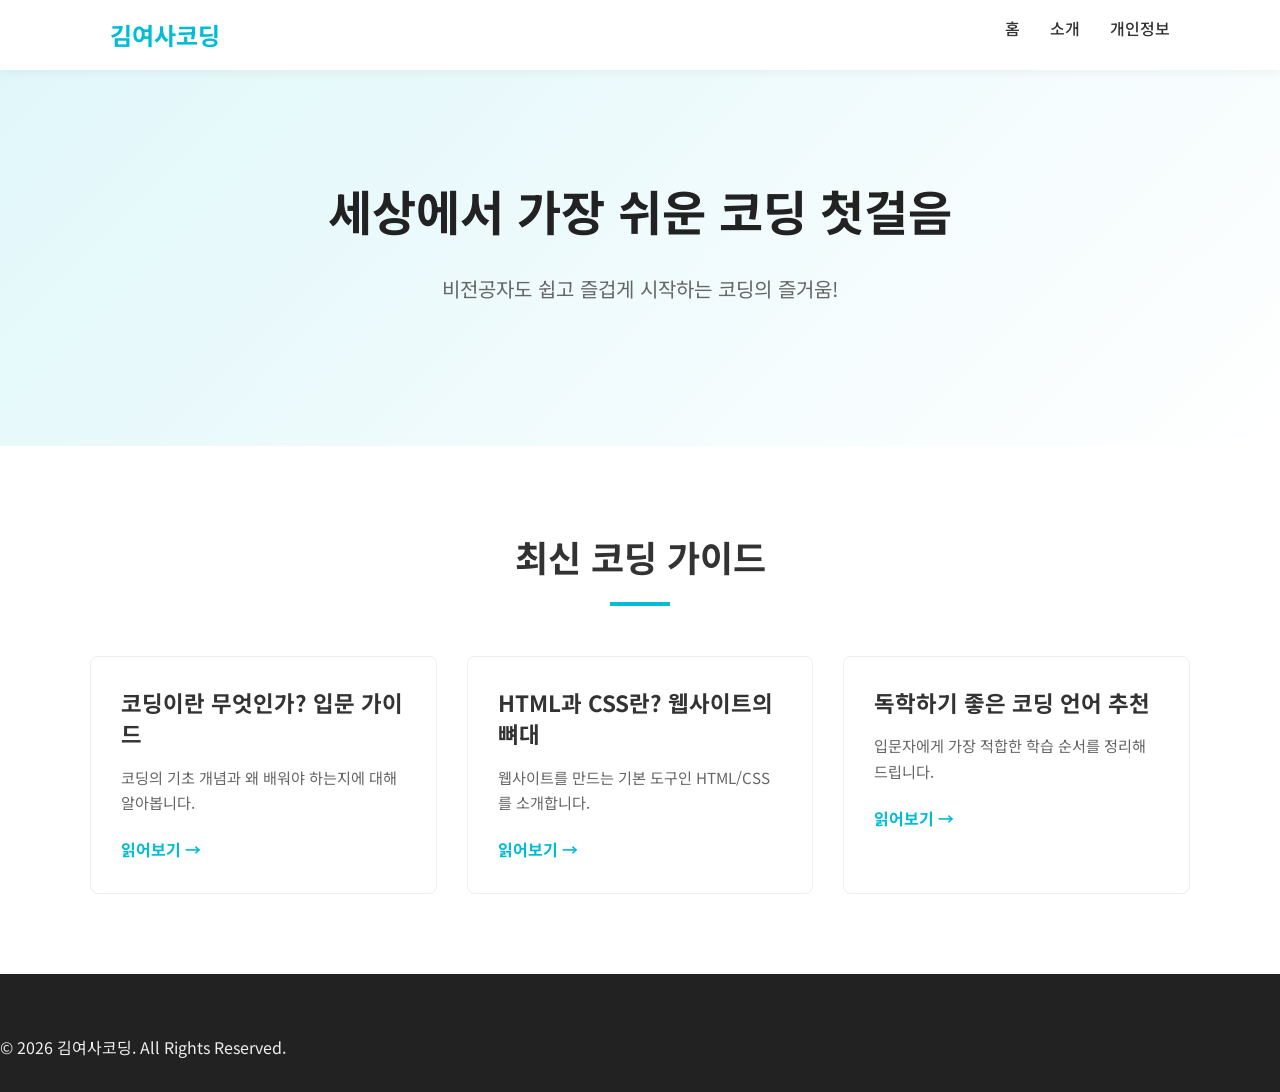
==== commit b241405c: "자동 배포 설정을 위한 코드 정리 및 최신화" ====
--- a/index.html
+++ b/index.html
@@ -4,87 +4,46 @@
     <meta charset="UTF-8">
     <meta name="viewport" content="width=device-width, initial-scale=1.0">
     <title>김여사코딩 - 초보자를 위한 즐거운 코딩 학습 가이드</title>
-    <meta name="description" content="코딩 초보자, 비전공자를 위한 쉽고 재미있는 코딩 학습 커뮤니티 김여사코딩입니다. HTML, CSS, 자바스크립트 기초부터 실무 팁까지 제공합니다.">
-    <link rel="preconnect" href="https://fonts.googleapis.com">
-    <link rel="preconnect" href="https://fonts.gstatic.com" crossorigin>
-    <link href="https://fonts.googleapis.com/css2?family=Noto+Sans+KR:wght@300;400;500;700&display=swap" rel="stylesheet">
+    <link href="https://fonts.googleapis.com/css2?family=Noto+Sans+KR:wght@300;400;700&display=swap" rel="stylesheet">
     <link rel="stylesheet" href="style.css">
 </head>
 <body>
-
     <nav class="navbar">
         <div class="nav-container">
             <a href="index.html" class="nav-logo">김여사코딩</a>
             <ul class="nav-menu">
                 <li><a href="index.html">홈</a></li>
-                <li><a href="#articles">코딩 가이드</a></li>
                 <li><a href="about.html">소개</a></li>
-                <li><a href="privacy.html">개인정보처리방침</a></li>
+                <li><a href="privacy.html">개인정보</a></li>
             </ul>
         </div>
     </nav>
-
     <header class="hero">
         <div class="container">
             <h1>세상에서 가장 쉬운 코딩 첫걸음</h1>
-            <p>복잡한 이론보다는 재미있는 실습으로, 누구나 코딩의 즐거움을 느낄 수 있도록 도와드립니다.</p>
-            <a href="#articles" class="cta-btn">학습 시작하기</a>
+            <p>비전공자도 쉽고 즐겁게 시작하는 코딩의 즐거움!</p>
         </div>
     </header>
-
-    <main class="container">
-        <section id="articles" class="section">
-            <h2 class="section-title">최신 코딩 가이드</h2>
-            <div class="article-grid">
-                <article class="article-card">
-                    <div class="article-category">HTML/CSS</div>
-                    <h3>비전공자도 1시간 만에 만드는 나만의 웹사이트</h3>
-                    <p>코딩을 전혀 몰라도 괜찮습니다. 아주 기초적인 태그만으로 나만의 첫 번째 웹페이지를 완성하는 방법을 단계별로 안내합니다.</p>
-                    <a href="#" class="read-more">계속 읽기 &rarr;</a>
-                </article>
-                <article class="article-card">
-                    <div class="article-category">JavaScript</div>
-                    <h3>자바스크립트로 웹사이트에 생동감 불어넣기</h3>
-                    <p>버튼을 클릭하면 색이 변하고, 메뉴가 열리는 효과! 초보자도 쉽게 따라 할 수 있는 자바스크립트 핵심 문법을 배워봅니다.</p>
-                    <a href="#" class="read-more">계속 읽기 &rarr;</a>
-                </article>
-                <article class="article-card">
-                    <div class="article-category">Career</div>
-                    <h3>코딩 공부, 어디서부터 시작해야 할까요?</h3>
-                    <p>파이썬? 자바? 언어 선택부터 공부 순서까지, 코딩 입문자들이 가장 많이 묻는 질문들에 대한 정답을 정리해 드립니다.</p>
-                    <a href="#" class="read-more">계속 읽기 &rarr;</a>
-                </article>
-            </div>
-        </section>
-
-        <section class="section about-preview">
-            <h2 class="section-title">김여사코딩의 가치</h2>
-            <p>구글 애드센스 승인을 위해서는 가독성 높은 풍부한 텍스트 콘텐츠가 중요합니다. 김여사코딩은 단순한 정보를 넘어 사용자가 실제로 문제를 해결할 수 있는 가치 있는 오리지널 콘텐츠를 생산하는 것을 목표로 합니다.</p>
-        </section>
+    <main class="container section">
+        <h2 class="section-title">최신 코딩 가이드</h2>
+        <div class="article-grid">
+            <article class="article-card">
+                <h3>코딩이란 무엇인가? 입문 가이드</h3>
+                <p>코딩의 기초 개념과 왜 배워야 하는지에 대해 알아봅니다.</p>
+                <a href="article1.html" class="read-more">읽어보기 &rarr;</a>
+            </article>
+            <article class="article-card">
+                <h3>HTML과 CSS란? 웹사이트의 뼈대</h3>
+                <p>웹사이트를 만드는 기본 도구인 HTML/CSS를 소개합니다.</p>
+                <a href="article2.html" class="read-more">읽어보기 &rarr;</a>
+            </article>
+            <article class="article-card">
+                <h3>독학하기 좋은 코딩 언어 추천</h3>
+                <p>입문자에게 가장 적합한 학습 순서를 정리해 드립니다.</p>
+                <a href="article3.html" class="read-more">읽어보기 &rarr;</a>
+            </article>
+        </div>
     </main>
-
-    <footer class="footer">
-        <div class="container">
-            <div class="footer-grid">
-                <div>
-                    <h4>김여사코딩</h4>
-                    <p>초보자의 눈높이에서 가장 쉬운 설명을 제공합니다.</p>
-                </div>
-                <div>
-                    <h4>빠른 링크</h4>
-                    <ul>
-                        <li><a href="privacy.html">개인정보처리방침</a></li>
-                        <li><a href="about.html">소개</a></li>
-                        <li><a href="contact.html">문의하기</a></li>
-                    </ul>
-                </div>
-            </div>
-            <div class="footer-bottom">
-                <p>&copy; 2026 김여사코딩. All Rights Reserved.</p>
-            </div>
-        </div>
-    </footer>
-
-    <script src="main.js"></script>
+    <footer class="footer"><p>&copy; 2026 김여사코딩. All Rights Reserved.</p></footer>
 </body>
 </html>
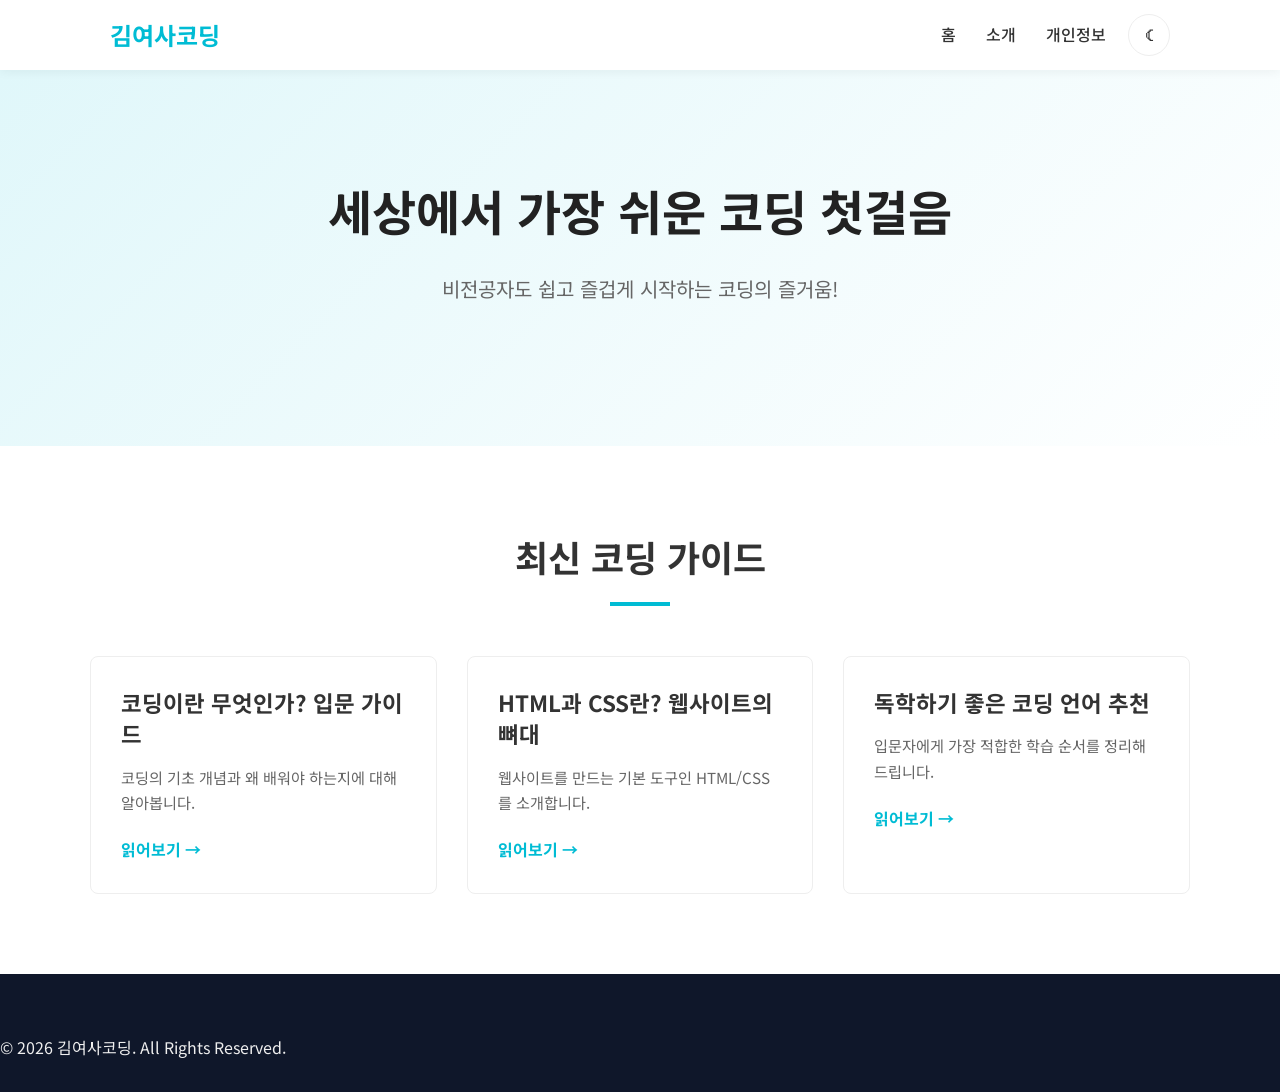
==== commit 762b18c2: "Add dark and light mode toggle" ====
--- a/index.html
+++ b/index.html
@@ -11,11 +11,14 @@
     <nav class="navbar">
         <div class="nav-container">
             <a href="index.html" class="nav-logo">김여사코딩</a>
-            <ul class="nav-menu">
-                <li><a href="index.html">홈</a></li>
-                <li><a href="about.html">소개</a></li>
-                <li><a href="privacy.html">개인정보</a></li>
-            </ul>
+            <div class="nav-actions">
+                <ul class="nav-menu">
+                    <li><a href="index.html">홈</a></li>
+                    <li><a href="about.html">소개</a></li>
+                    <li><a href="privacy.html">개인정보</a></li>
+                </ul>
+                <button type="button" class="theme-toggle" aria-label="다크 모드로 전환" title="다크 모드">☾</button>
+            </div>
         </div>
     </nav>
     <header class="hero">
@@ -45,5 +48,6 @@
         </div>
     </main>
     <footer class="footer"><p>&copy; 2026 김여사코딩. All Rights Reserved.</p></footer>
+    <script src="main.js"></script>
 </body>
 </html>
--- a/style.css
+++ b/style.css
@@ -6,7 +6,29 @@
     --bg-color: #ffffff;
     --bg-alt: #f4f7f6;
     --border-color: #eee;
+    --nav-bg: #ffffff;
+    --card-bg: #ffffff;
+    --hero-start: #e0f7fa;
+    --hero-end: #ffffff;
+    --hero-title: #222;
+    --shadow-color: rgba(0,0,0,0.05);
     --white: #ffffff;
+}
+
+[data-theme="dark"] {
+    --primary-color: #4dd0e1;
+    --primary-dark: #00acc1;
+    --text-color: #e8eef2;
+    --text-muted: #a7b4bd;
+    --bg-color: #111827;
+    --bg-alt: #172033;
+    --border-color: #2f3b4f;
+    --nav-bg: #0f172a;
+    --card-bg: #172033;
+    --hero-start: #102a43;
+    --hero-end: #111827;
+    --hero-title: #f8fafc;
+    --shadow-color: rgba(0,0,0,0.28);
 }
 
 * {
@@ -21,6 +43,7 @@
     color: var(--text-color);
     background-color: var(--bg-color);
     -webkit-font-smoothing: antialiased;
+    transition: background-color 0.2s ease, color 0.2s ease;
 }
 
 .container {
@@ -31,11 +54,11 @@
 
 /* Navbar */
 .navbar {
-    background: var(--white);
+    background: var(--nav-bg);
     height: 70px;
     display: flex;
     align-items: center;
-    box-shadow: 0 2px 10px rgba(0,0,0,0.05);
+    box-shadow: 0 2px 10px var(--shadow-color);
     position: sticky;
     top: 0;
     z-index: 1000;
@@ -44,12 +67,19 @@
 .nav-container {
     display: flex;
     justify-content: space-between;
+    align-items: center;
     width: 100%;
     max-width: 1100px;
     margin: 0 auto;
     padding: 0 20px;
 }
 
+.nav-actions {
+    display: flex;
+    align-items: center;
+    gap: 22px;
+}
+
 .nav-logo {
     font-size: 1.5rem;
     font-weight: 700;
@@ -77,9 +107,31 @@
     color: var(--primary-color);
 }
 
+.theme-toggle {
+    width: 42px;
+    height: 42px;
+    border: 1px solid var(--border-color);
+    border-radius: 50%;
+    background: var(--card-bg);
+    color: var(--text-color);
+    cursor: pointer;
+    font-size: 1.15rem;
+    line-height: 1;
+    display: inline-flex;
+    align-items: center;
+    justify-content: center;
+    transition: background 0.2s ease, border-color 0.2s ease, color 0.2s ease, transform 0.2s ease;
+}
+
+.theme-toggle:hover {
+    border-color: var(--primary-color);
+    color: var(--primary-color);
+    transform: translateY(-1px);
+}
+
 /* Hero Section */
 .hero {
-    background: linear-gradient(135deg, #e0f7fa 0%, #ffffff 100%);
+    background: linear-gradient(135deg, var(--hero-start) 0%, var(--hero-end) 100%);
     padding: 100px 0;
     text-align: center;
 }
@@ -87,7 +139,7 @@
 .hero h1 {
     font-size: 3rem;
     margin-bottom: 20px;
-    color: #222;
+    color: var(--hero-title);
 }
 
 .hero p {
@@ -141,7 +193,7 @@
 }
 
 .article-card {
-    background: var(--white);
+    background: var(--card-bg);
     padding: 30px;
     border: 1px solid var(--border-color);
     border-radius: 8px;
@@ -150,7 +202,7 @@
 
 .article-card:hover {
     transform: translateY(-5px);
-    box-shadow: 0 10px 20px rgba(0,0,0,0.05);
+    box-shadow: 0 10px 20px var(--shadow-color);
 }
 
 .article-category {
@@ -181,7 +233,7 @@
 
 /* Footer */
 .footer {
-    background: #222;
+    background: #0f172a;
     color: #eee;
     padding: 60px 0 30px;
 }
@@ -226,5 +278,7 @@
 /* Responsive */
 @media (max-width: 768px) {
     .hero h1 { font-size: 2.25rem; }
+    .nav-container { gap: 14px; }
     .nav-menu { display: none; } /* Mobile menu simplified for now */
-}
+    .nav-actions { gap: 0; }
+}
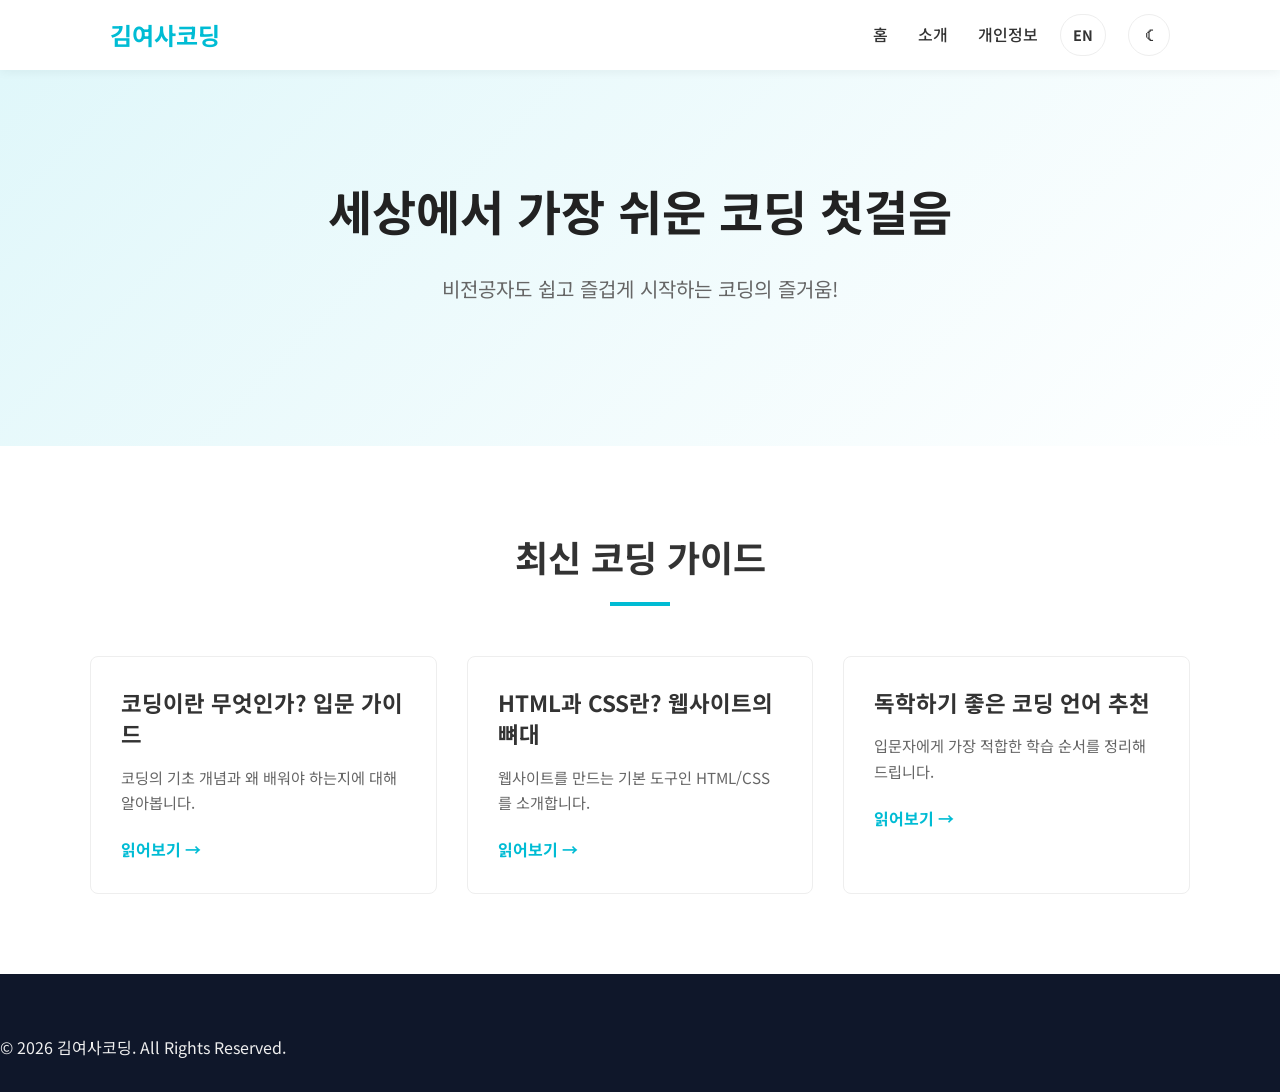
==== commit 0296b373: "Add English multilingual pages" ====
--- a/index.html
+++ b/index.html
@@ -17,6 +17,7 @@
                     <li><a href="about.html">소개</a></li>
                     <li><a href="privacy.html">개인정보</a></li>
                 </ul>
+                <a href="en/index.html" class="language-link" hreflang="en" aria-label="View English page">EN</a>
                 <button type="button" class="theme-toggle" aria-label="다크 모드로 전환" title="다크 모드">☾</button>
             </div>
         </div>
--- a/style.css
+++ b/style.css
@@ -129,6 +129,29 @@
     transform: translateY(-1px);
 }
 
+.language-link {
+    min-width: 42px;
+    height: 42px;
+    padding: 0 12px;
+    border: 1px solid var(--border-color);
+    border-radius: 21px;
+    color: var(--text-color);
+    background: var(--card-bg);
+    display: inline-flex;
+    align-items: center;
+    justify-content: center;
+    font-size: 0.9rem;
+    font-weight: 700;
+    text-decoration: none;
+    transition: border-color 0.2s ease, color 0.2s ease, transform 0.2s ease;
+}
+
+.language-link:hover {
+    border-color: var(--primary-color);
+    color: var(--primary-color);
+    transform: translateY(-1px);
+}
+
 /* Hero Section */
 .hero {
     background: linear-gradient(135deg, var(--hero-start) 0%, var(--hero-end) 100%);
@@ -280,5 +303,5 @@
     .hero h1 { font-size: 2.25rem; }
     .nav-container { gap: 14px; }
     .nav-menu { display: none; } /* Mobile menu simplified for now */
-    .nav-actions { gap: 0; }
-}
+    .nav-actions { gap: 8px; }
+}
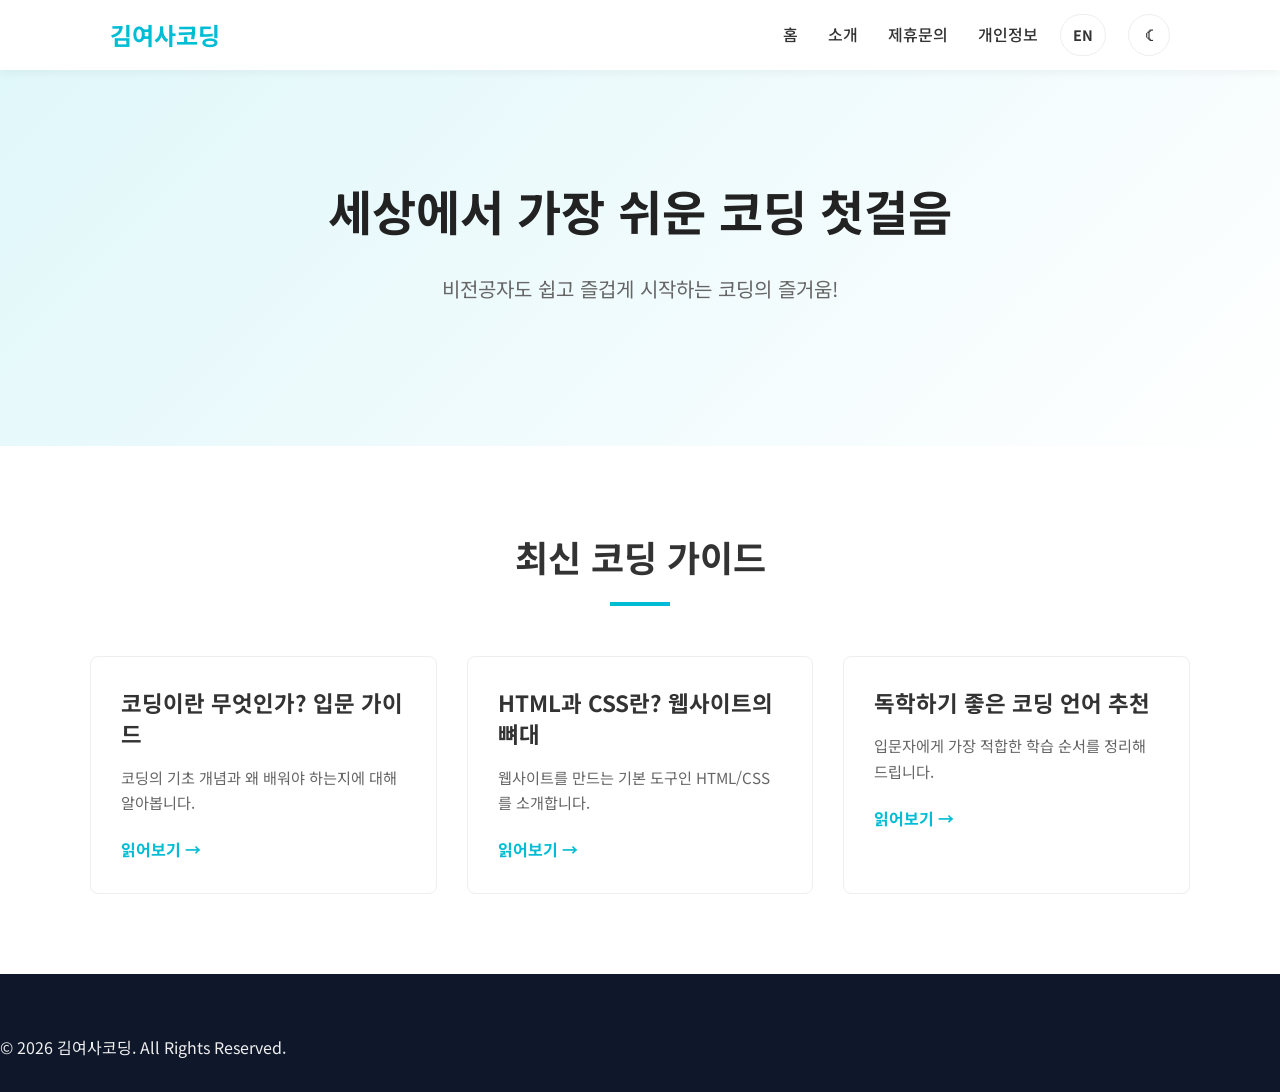
==== commit 5a89c372: "Add partnership inquiry page" ====
--- a/index.html
+++ b/index.html
@@ -15,6 +15,7 @@
                 <ul class="nav-menu">
                     <li><a href="index.html">홈</a></li>
                     <li><a href="about.html">소개</a></li>
+                    <li><a href="contact.html">제휴문의</a></li>
                     <li><a href="privacy.html">개인정보</a></li>
                 </ul>
                 <a href="en/index.html" class="language-link" hreflang="en" aria-label="View English page">EN</a>
--- a/style.css
+++ b/style.css
@@ -254,6 +254,95 @@
     font-weight: 700;
 }
 
+/* Contact */
+.contact-layout {
+    display: grid;
+    grid-template-columns: minmax(0, 0.9fr) minmax(320px, 1.1fr);
+    gap: 36px;
+    align-items: start;
+}
+
+.contact-panel {
+    background: var(--card-bg);
+    border: 1px solid var(--border-color);
+    border-radius: 8px;
+    padding: 30px;
+    box-shadow: 0 10px 20px var(--shadow-color);
+}
+
+.contact-panel h2,
+.contact-panel h3 {
+    margin-bottom: 16px;
+}
+
+.contact-panel p {
+    color: var(--text-muted);
+    margin-bottom: 16px;
+}
+
+.contact-list {
+    list-style: none;
+    margin-top: 24px;
+}
+
+.contact-list li {
+    border-top: 1px solid var(--border-color);
+    padding: 16px 0;
+}
+
+.contact-list strong {
+    display: block;
+    margin-bottom: 4px;
+}
+
+.contact-form {
+    display: grid;
+    gap: 18px;
+}
+
+.form-field {
+    display: grid;
+    gap: 8px;
+}
+
+.form-field label {
+    font-weight: 700;
+}
+
+.form-field input,
+.form-field select,
+.form-field textarea {
+    width: 100%;
+    border: 1px solid var(--border-color);
+    border-radius: 8px;
+    background: var(--bg-color);
+    color: var(--text-color);
+    font: inherit;
+    padding: 12px 14px;
+}
+
+.form-field textarea {
+    min-height: 160px;
+    resize: vertical;
+}
+
+.submit-btn {
+    border: 0;
+    border-radius: 8px;
+    background: var(--primary-color);
+    color: var(--white);
+    cursor: pointer;
+    font: inherit;
+    font-weight: 700;
+    padding: 14px 18px;
+    transition: background 0.2s ease, transform 0.2s ease;
+}
+
+.submit-btn:hover {
+    background: var(--primary-dark);
+    transform: translateY(-1px);
+}
+
 /* Footer */
 .footer {
     background: #0f172a;
@@ -304,4 +393,5 @@
     .nav-container { gap: 14px; }
     .nav-menu { display: none; } /* Mobile menu simplified for now */
     .nav-actions { gap: 8px; }
-}
+    .contact-layout { grid-template-columns: 1fr; }
+}
